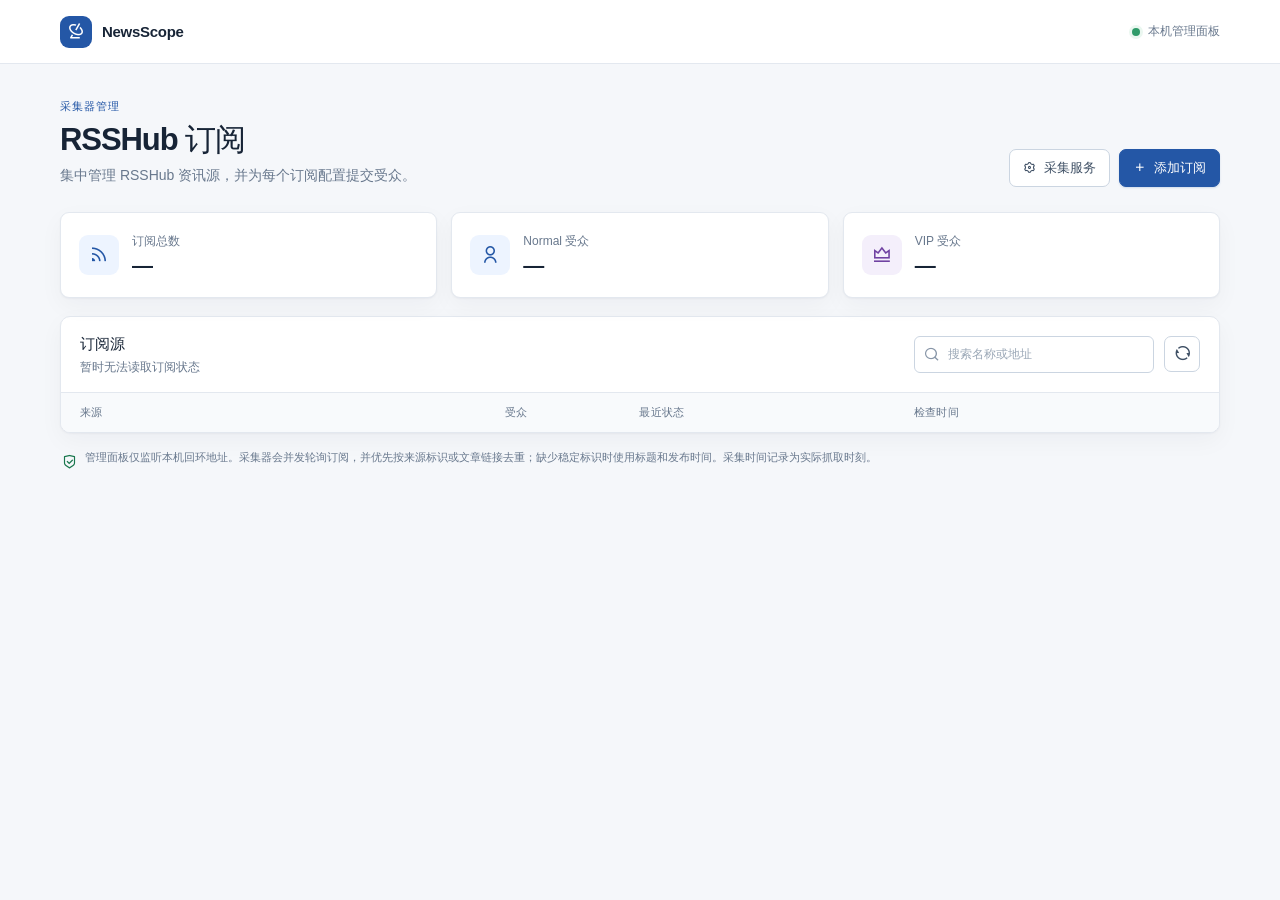
==== collector/RSSHub/index.html @ e59f79ad "fix(rsshub): move service settings beside add action" ====
<!doctype html>
<html lang="zh-CN">
<head>
  <meta charset="utf-8">
  <meta name="viewport" content="width=device-width, initial-scale=1">
  <meta name="color-scheme" content="light">
  <meta name="theme-color" content="#f5f7fa">
  <title>RSSHub 订阅管理 · NewsScope</title>
  <link rel="stylesheet" href="assets/remixicon/remixicon.css">
  <style>
    :root {
      color-scheme: light;
      --page: #f5f7fa;
      --surface: #fff;
      --surface-muted: #f8fafc;
      --line: #e3e8ef;
      --line-strong: #cbd5e1;
      --ink: #172436;
      --ink-soft: #3f5065;
      --muted: #68788d;
      --subtle: #8795a7;
      --brand: #2457a6;
      --brand-hover: #1e4b91;
      --brand-soft: #edf4ff;
      --success: #18764c;
      --success-soft: #eaf7f0;
      --warning: #9a6100;
      --danger: #b42318;
      --danger-soft: #fff0ee;
      --shadow: 0 1px 2px rgb(16 24 40 / 4%), 0 8px 24px rgb(16 24 40 / 4%);
      font: 14px/1.55 -apple-system, BlinkMacSystemFont, "Segoe UI", "PingFang SC", "Microsoft YaHei", sans-serif;
      font-synthesis: none;
      text-rendering: optimizeLegibility;
      -webkit-font-smoothing: antialiased;
      -moz-osx-font-smoothing: grayscale;
    }
    *, *::before, *::after { box-sizing: border-box; }
    body { min-width: 320px; margin: 0; color: var(--ink); background: var(--page); }
    button, input, select { font: inherit; }
    button { color: inherit; }
    button:focus-visible, input:focus-visible, select:focus-visible, a:focus-visible {
      outline: 3px solid rgb(36 87 166 / 28%); outline-offset: 2px;
    }
    [hidden] { display: none !important; }
    .topbar { height: 64px; background: var(--surface); border-bottom: 1px solid var(--line); }
    .topbar-inner, main { width: min(1160px, calc(100% - 48px)); margin-inline: auto; }
    .topbar-inner { height: 100%; display: flex; align-items: center; justify-content: space-between; gap: 16px; }
    .brand { display: inline-flex; align-items: center; gap: 10px; color: var(--ink); font-weight: 700; letter-spacing: -.02em; }
    .brand-mark { display: grid; place-items: center; width: 32px; height: 32px; color: #fff; background: var(--brand); border-radius: 9px; font-size: 18px; }
    .brand-name { font-size: 15px; }
    .topbar-meta { display: inline-flex; align-items: center; gap: 8px; color: var(--muted); font-size: 12px; }
    .local-dot { width: 8px; height: 8px; border-radius: 50%; background: #2f9b69; box-shadow: 0 0 0 3px var(--success-soft); }
    main { padding: 34px 0 48px; }
    .page-heading { display: flex; align-items: flex-end; justify-content: space-between; gap: 24px; margin-bottom: 25px; }
    .heading-actions { display: flex; align-items: center; gap: 9px; flex: 0 0 auto; }
    .eyebrow { margin: 0 0 6px; color: var(--brand); font-size: 11px; font-weight: 750; letter-spacing: .09em; text-transform: uppercase; }
    h1, h2, h3, p { margin-top: 0; }
    h1 { margin-bottom: 7px; font-size: clamp(25px, 3vw, 31px); line-height: 1.2; letter-spacing: -.035em; }
    .lede { max-width: 640px; margin: 0; color: var(--muted); font-size: 14px; }
    .button { display: inline-flex; align-items: center; justify-content: center; gap: 8px; min-height: 38px; padding: 8px 13px; border: 1px solid var(--line-strong); border-radius: 7px; background: var(--surface); color: var(--ink-soft); font-size: 13px; font-weight: 650; line-height: 1.2; cursor: pointer; transition: background-color .15s ease, border-color .15s ease, color .15s ease, box-shadow .15s ease; }
    .button:hover { border-color: #aab7c7; background: #f8fafc; }
    .button:active { background: #eef2f7; }
    .button-primary { border-color: var(--brand); color: #fff; background: var(--brand); box-shadow: 0 1px 2px rgb(36 87 166 / 18%); }
    .button-primary:hover { border-color: var(--brand-hover); color: #fff; background: var(--brand-hover); }
    .button-quiet { border-color: transparent; background: transparent; }
    .button-quiet:hover { border-color: var(--line); background: var(--surface-muted); }
    .button-danger { color: var(--danger); }
    .button-danger:hover { border-color: #f0c5c1; color: #941b13; background: var(--danger-soft); }
    .button-icon { width: 36px; min-width: 36px; min-height: 36px; padding: 0; font-size: 17px; }
    .overview { display: grid; grid-template-columns: repeat(3, minmax(0, 1fr)); gap: 14px; margin-bottom: 18px; }
    .stat-card { display: flex; align-items: center; gap: 13px; min-height: 86px; padding: 17px 18px; border: 1px solid var(--line); border-radius: 9px; background: var(--surface); box-shadow: var(--shadow); }
    .stat-icon { display: grid; place-items: center; width: 40px; height: 40px; flex: 0 0 auto; border-radius: 9px; color: var(--brand); background: var(--brand-soft); font-size: 19px; }
    .stat-icon.vip { color: #7042a2; background: #f4effb; }
    .stat-label { margin: 0 0 1px; color: var(--muted); font-size: 12px; }
    .stat-value { margin: 0; color: var(--ink); font-size: 21px; font-weight: 720; letter-spacing: -.025em; line-height: 1.25; }
    .panel { overflow: hidden; border: 1px solid var(--line); border-radius: 10px; background: var(--surface); box-shadow: var(--shadow); }
    .panel + .panel { margin-top: 16px; }
    .service-settings { margin: -8px 0 18px; }
    .panel-header { display: flex; align-items: center; justify-content: space-between; gap: 16px; min-height: 68px; padding: 15px 19px; border-bottom: 1px solid var(--line); }
    .panel-title { margin: 0; font-size: 15px; font-weight: 700; letter-spacing: -.01em; }
    .panel-description { margin: 3px 0 0; color: var(--muted); font-size: 12px; }
    .panel-body { padding: 18px 19px; }
    .config-form { display: grid; grid-template-columns: minmax(0, 1fr) auto; align-items: end; gap: 12px; }
    .form-grid { display: grid; grid-template-columns: minmax(170px, .8fr) minmax(260px, 1.65fr) minmax(150px, .65fr); gap: 13px; }
    .field { display: grid; align-content: start; gap: 6px; min-width: 0; }
    .field-label { color: var(--ink-soft); font-size: 12px; font-weight: 650; }
    .field-hint { color: var(--subtle); font-size: 11px; font-weight: 450; }
    .control { width: 100%; min-height: 40px; padding: 8px 10px; border: 1px solid var(--line-strong); border-radius: 6px; color: var(--ink); background: #fff; transition: border-color .15s ease, box-shadow .15s ease; }
    .control:hover { border-color: #9eacbd; }
    .control:focus { border-color: var(--brand); outline: none; box-shadow: 0 0 0 3px rgb(36 87 166 / 12%); }
    .control::placeholder { color: #9aa7b6; }
    .form-actions { display: flex; justify-content: flex-end; gap: 8px; margin-top: 16px; }
    .inline-message { min-height: 0; margin: 10px 0 0; color: var(--muted); font-size: 12px; }
    .inline-message:empty { display: none; }
    .inline-message.error { color: var(--danger); }
    .inline-message.success { color: var(--success); }
    .subscription-toolbar { display: flex; align-items: center; gap: 10px; }
    .search-wrap { position: relative; width: min(240px, 32vw); }
    .search-wrap .ri-search-line { position: absolute; left: 10px; top: 50%; color: var(--subtle); font-size: 16px; transform: translateY(-50%); pointer-events: none; }
    .search-input { min-height: 36px; padding-left: 33px; font-size: 12px; }
    .count { color: var(--muted); font-size: 12px; white-space: nowrap; }
    .subscription-form { padding: 18px 19px; border-bottom: 1px solid var(--line); background: #fbfcfe; }
    .form-heading { display: flex; align-items: center; justify-content: space-between; gap: 16px; margin-bottom: 15px; }
    .form-heading h3 { margin: 0; font-size: 14px; }
    .table-head, .subscription-row { display: grid; grid-template-columns: minmax(230px, 1.9fr) minmax(95px, .55fr) minmax(230px, 1.2fr) minmax(130px, .8fr) 98px; align-items: center; column-gap: 16px; }
    .table-head { min-height: 39px; padding: 0 19px; color: var(--muted); background: var(--surface-muted); font-size: 11px; font-weight: 700; letter-spacing: .025em; }
    .subscription-row { min-height: 84px; padding: 13px 19px; border-top: 1px solid var(--line); }
    .subscription-row:first-child { border-top: 0; }
    .source-cell, .health-cell { min-width: 0; }
    .source-name { display: block; overflow: hidden; color: var(--ink); font-size: 13px; font-weight: 680; text-overflow: ellipsis; white-space: nowrap; }
    .source-url { display: block; overflow: hidden; margin-top: 4px; color: var(--muted); font: 11px/1.45 ui-monospace, SFMono-Regular, Menlo, Consolas, monospace; text-overflow: ellipsis; white-space: nowrap; }
    .audience-pill { display: inline-flex; align-items: center; gap: 5px; width: fit-content; padding: 4px 8px; border: 1px solid #d7e5fb; border-radius: 999px; color: #2457a6; background: #f3f7fe; font-size: 11px; font-weight: 700; }
    .audience-pill.vip { border-color: #e2d4f1; color: #7042a2; background: #f7f2fc; }
    .health-main { display: flex; align-items: center; gap: 6px; overflow: hidden; font-size: 12px; font-weight: 600; }
    .health-main .status-icon { flex: 0 0 auto; font-size: 15px; }
    .health-main.ok { color: var(--success); }
    .health-main.pending { color: var(--warning); }
    .health-main.bad { color: var(--danger); }
    .health-detail { overflow: hidden; margin-top: 3px; color: var(--muted); font-size: 11px; text-overflow: ellipsis; white-space: nowrap; }
    .time-cell { color: var(--ink-soft); font-size: 11px; }
    .time-cell .time-label { display: block; margin-bottom: 2px; color: var(--subtle); font-size: 10px; }
    .row-actions { display: flex; justify-content: flex-end; gap: 5px; }
    .row-actions .button { min-height: 32px; padding: 5px 8px; font-size: 11px; }
    .empty-state { padding: 44px 20px; text-align: center; }
    .empty-icon { display: grid; place-items: center; width: 48px; height: 48px; margin: 0 auto 12px; border-radius: 12px; color: var(--brand); background: var(--brand-soft); font-size: 23px; }
    .empty-title { margin: 0 0 5px; font-size: 14px; font-weight: 700; }
    .empty-copy { max-width: 420px; margin: 0 auto; color: var(--muted); font-size: 12px; }
    .privacy-note { display: flex; align-items: flex-start; gap: 8px; margin: 16px 2px 0; color: var(--muted); font-size: 11px; }
    .privacy-note i { flex: 0 0 auto; margin-top: 1px; color: var(--success); font-size: 15px; }
    .toast { position: fixed; right: 22px; bottom: 22px; z-index: 5; display: flex; align-items: center; gap: 9px; max-width: min(420px, calc(100vw - 32px)); padding: 11px 14px; border: 1px solid #cde8d8; border-radius: 8px; color: #155c3c; background: #f0faf4; box-shadow: 0 8px 28px rgb(16 24 40 / 14%); font-size: 12px; }
    .toast.error { border-color: #f0cbc7; color: #962b22; background: #fff5f4; }
    .sr-only { position: absolute; width: 1px; height: 1px; padding: 0; overflow: hidden; clip: rect(0, 0, 0, 0); white-space: nowrap; border: 0; }
    @media (max-width: 900px) {
      .table-head, .subscription-row { grid-template-columns: minmax(190px, 1.5fr) minmax(90px, .55fr) minmax(175px, 1.1fr) 92px; }
      .table-head > :nth-child(4), .subscription-row > :nth-child(4) { display: none; }
      .form-grid { grid-template-columns: minmax(150px, .8fr) minmax(220px, 1.5fr) minmax(130px, .65fr); }
    }
    @media (max-width: 640px) {
      .topbar { height: 56px; }
      .topbar-inner, main { width: min(100% - 32px, 520px); }
      main { padding-top: 25px; }
      .topbar-meta { font-size: 11px; }
      .page-heading { align-items: flex-start; flex-direction: column; gap: 15px; margin-bottom: 19px; }
      .heading-actions { width: 100%; }
      .heading-actions .button { flex: 1; }
      .overview { gap: 8px; margin-bottom: 13px; }
      .stat-card { align-items: flex-start; flex-direction: column; gap: 9px; min-height: 114px; padding: 12px; }
      .stat-icon { width: 32px; height: 32px; border-radius: 8px; font-size: 16px; }
      .stat-label { font-size: 10px; }
      .stat-value { font-size: 19px; }
      .panel-header { align-items: flex-start; flex-direction: column; padding: 14px; }
      .panel-header.with-tools { align-items: stretch; }
      .panel-body { padding: 14px; }
      .config-form, .form-grid { grid-template-columns: 1fr; }
      .config-form > .button { width: 100%; }
      .subscription-toolbar { width: 100%; }
      .search-wrap { width: auto; flex: 1; }
      .subscription-form { padding: 15px 14px; }
      .form-heading { margin-bottom: 12px; }
      .form-actions .button { flex: 1; }
      .table-head { display: none; }
      .subscription-row { grid-template-columns: minmax(0, 1fr) auto; gap: 9px 12px; padding: 14px; }
      .source-cell { grid-column: 1 / -1; }
      .source-url { white-space: normal; overflow-wrap: anywhere; }
      .audience-cell { grid-column: 1; }
      .health-cell { grid-column: 1 / -1; grid-row: 3; }
      .row-actions { grid-column: 2; grid-row: 2; }
      .row-actions .button { min-height: 34px; padding-inline: 10px; }
      .privacy-note { margin-top: 13px; }
      .toast { right: 16px; bottom: 16px; }
    }
    @media (prefers-reduced-motion: reduce) {
      *, *::before, *::after { scroll-behavior: auto !important; animation-duration: .01ms !important; animation-iteration-count: 1 !important; transition-duration: .01ms !important; }
    }
  </style>
</head>
<body>
  <div class="topbar">
    <div class="topbar-inner">
      <div class="brand" aria-label="NewsScope">
        <span class="brand-mark" aria-hidden="true"><i class="ri-radar-line"></i></span>
        <span class="brand-name">NewsScope</span>
      </div>
      <div class="topbar-meta"><span class="local-dot" aria-hidden="true"></span><span>本机管理面板</span></div>
    </div>
  </div>

  <main>
    <header class="page-heading">
      <div>
        <p class="eyebrow">采集器管理</p>
        <h1>RSSHub 订阅</h1>
        <p class="lede">集中管理 RSSHub 资讯源，并为每个订阅配置提交受众。</p>
      </div>
      <div class="heading-actions">
        <button id="toggleServiceButton" class="button" type="button" aria-expanded="false" aria-controls="targetSettings"><i class="ri-settings-3-line" aria-hidden="true"></i>采集服务</button>
        <button id="addButton" class="button button-primary" type="button"><i class="ri-add-line" aria-hidden="true"></i>添加订阅</button>
      </div>
    </header>

    <section id="targetSettings" class="panel service-settings" aria-labelledby="serviceTitle" hidden>
      <div class="panel-header">
        <div><h2 id="serviceTitle" class="panel-title">采集服务配置</h2><p class="panel-description">设置 NewsScope 接收采集结果的服务地址。</p></div>
      </div>
      <div class="panel-body">
        <form id="targetForm" class="config-form">
          <label class="field" for="newsscopeUrl">
            <span class="field-label">NewsScope 服务地址</span>
            <input id="newsscopeUrl" class="control" type="url" inputmode="url" required autocomplete="url" placeholder="http://127.0.0.1:8886">
          </label>
          <button class="button button-primary" type="submit"><i class="ri-save-line" aria-hidden="true"></i>保存地址</button>
        </form>
        <p id="targetMessage" class="inline-message" role="status" aria-live="polite"></p>
      </div>
    </section>

    <section class="overview" aria-label="订阅概览">
      <article class="stat-card">
        <span class="stat-icon" aria-hidden="true"><i class="ri-rss-line"></i></span>
        <div><p class="stat-label">订阅总数</p><p id="totalCount" class="stat-value">—</p></div>
      </article>
      <article class="stat-card">
        <span class="stat-icon" aria-hidden="true"><i class="ri-user-line"></i></span>
        <div><p class="stat-label">Normal 受众</p><p id="normalCount" class="stat-value">—</p></div>
      </article>
      <article class="stat-card">
        <span class="stat-icon vip" aria-hidden="true"><i class="ri-vip-crown-line"></i></span>
        <div><p class="stat-label">VIP 受众</p><p id="vipCount" class="stat-value">—</p></div>
      </article>
    </section>

    <section class="panel" aria-labelledby="subscriptionsTitle">
      <div class="panel-header with-tools">
        <div><h2 id="subscriptionsTitle" class="panel-title">订阅源</h2><p id="subscriptionCount" class="panel-description">正在读取订阅…</p></div>
        <div class="subscription-toolbar">
          <label class="search-wrap">
            <span class="sr-only">搜索订阅</span>
            <i class="ri-search-line" aria-hidden="true"></i>
            <input id="searchInput" class="control search-input" type="search" placeholder="搜索名称或地址" autocomplete="off">
          </label>
          <button id="refreshButton" class="button button-icon" type="button" aria-label="立即刷新" title="立即刷新"><i class="ri-refresh-line" aria-hidden="true"></i></button>
        </div>
      </div>

      <form id="subscriptionForm" class="subscription-form" hidden>
        <div class="form-heading"><h3 id="formTitle">添加订阅</h3><button id="cancelButton" class="button button-quiet button-icon" type="button" aria-label="关闭表单"><i class="ri-close-line" aria-hidden="true"></i></button></div>
        <input id="subscriptionId" type="hidden">
        <div class="form-grid">
          <label class="field" for="subscriptionName">
            <span class="field-label">来源名称 <span class="field-hint">· 可选</span></span>
            <input id="subscriptionName" class="control" maxlength="200" placeholder="留空时使用 RSS 标题" autocomplete="off">
          </label>
          <label class="field" for="subscriptionUrl">
            <span class="field-label">RSSHub 订阅地址</span>
            <input id="subscriptionUrl" class="control" type="url" inputmode="url" required placeholder="https://rsshub.app/chinanews" autocomplete="url">
          </label>
          <label class="field" for="subscriptionAudience">
            <span class="field-label">提交受众</span>
            <select id="subscriptionAudience" class="control">
              <option value="normal">Normal</option>
              <option value="vip">VIP</option>
            </select>
          </label>
        </div>
        <p id="subscriptionMessage" class="inline-message" role="status" aria-live="polite"></p>
        <div class="form-actions">
          <button id="cancelFormButton" class="button" type="button">取消</button>
          <button class="button button-primary" type="submit"><i class="ri-check-line" aria-hidden="true"></i>保存订阅</button>
        </div>
      </form>

      <div class="table-head" aria-hidden="true"><span>来源</span><span>受众</span><span>最近状态</span><span>检查时间</span><span></span></div>
      <div id="subscriptionList" role="list" aria-live="polite"></div>
    </section>

    <p class="privacy-note"><i class="ri-shield-check-line" aria-hidden="true"></i><span>管理面板仅监听本机回环地址。采集器会并发轮询订阅，并优先按来源标识或文章链接去重；缺少稳定标识时使用标题和发布时间。采集时间记录为实际抓取时刻。</span></p>
  </main>

  <div id="toast" class="toast" role="status" aria-live="polite" hidden><i class="ri-checkbox-circle-line" aria-hidden="true"></i><span id="toastText"></span></div>

  <script>
    const $ = (selector) => document.querySelector(selector);
    const list = $('#subscriptionList');
    const form = $('#subscriptionForm');
    let latestState = null;
    let refreshInFlight = false;
    let toastTimer = null;

    function setMessage(element, text, kind = '') {
      element.textContent = text;
      element.className = `inline-message ${kind}`;
    }

    function notify(text, kind = '') {
      const toast = $('#toast');
      toast.classList.toggle('error', kind === 'error');
      toast.querySelector('i').className = kind === 'error' ? 'ri-error-warning-line' : 'ri-checkbox-circle-line';
      $('#toastText').textContent = text;
      toast.hidden = false;
      window.clearTimeout(toastTimer);
      toastTimer = window.setTimeout(() => { toast.hidden = true; }, 3600);
    }

    async function api(path, options = {}) {
      const response = await fetch(path, {
        ...options,
        headers: { ...(options.body ? { 'Content-Type': 'application/json' } : {}), ...(options.headers || {}) },
        cache: 'no-store',
      });
      let value;
      try { value = await response.json(); }
      catch { throw new Error(`服务器返回了无法读取的响应（${response.status}）`); }
      if (!response.ok) throw new Error(value.error || `请求失败（${response.status}）`);
      return value;
    }

    function localTime(timestamp) {
      if (!timestamp) return '尚未检查';
      const date = new Date(Number(timestamp) * 1000);
      return Number.isNaN(date.getTime()) ? '时间不可用' : date.toLocaleString(undefined, { dateStyle: 'medium', timeStyle: 'short' });
    }

    function element(tag, className, text) {
      const node = document.createElement(tag);
      if (className) node.className = className;
      if (text !== undefined) node.textContent = text;
      return node;
    }

    function icon(className) {
      const node = document.createElement('i');
      node.className = className;
      node.setAttribute('aria-hidden', 'true');
      return node;
    }

    function updateOverview(subscriptions) {
      $('#totalCount').textContent = String(subscriptions.length);
      $('#normalCount').textContent = String(subscriptions.filter((sub) => sub.audience !== 'vip').length);
      $('#vipCount').textContent = String(subscriptions.filter((sub) => sub.audience === 'vip').length);
    }

    function makeEmpty(title, detail, iconName = 'ri-inbox-2-line') {
      const box = element('div', 'empty-state');
      const badge = element('div', 'empty-icon');
      badge.append(icon(iconName));
      box.append(badge, element('p', 'empty-title', title), element('p', 'empty-copy', detail));
      return box;
    }

    function renderSubscriptions(subscriptions) {
      const query = $('#searchInput').value.trim().toLocaleLowerCase();
      const filtered = subscriptions.filter((sub) => `${sub.name || ''} ${sub.feed_title || ''} ${sub.url || ''}`.toLocaleLowerCase().includes(query));
      list.replaceChildren();
      if (!subscriptions.length) {
        list.append(makeEmpty('还没有订阅源', '添加 RSSHub 路由地址后，采集器会开始轮询并提交新资讯。'));
        return;
      }
      if (!filtered.length) {
        list.append(makeEmpty('没有匹配的订阅', '试试其他来源名称或 RSSHub 地址。', 'ri-search-line'));
        return;
      }

      for (const sub of filtered) {
        const row = element('article', 'subscription-row');
        row.setAttribute('role', 'listitem');

        const source = element('div', 'source-cell');
        source.append(element('span', 'source-name', sub.name || sub.feed_title || safeHostname(sub.url)));
        const url = element('span', 'source-url', sub.url);
        url.title = sub.url;
        source.append(url);

        const audienceCell = element('div', 'audience-cell');
        const audience = element('span', `audience-pill${sub.audience === 'vip' ? ' vip' : ''}`);
        audience.append(icon(sub.audience === 'vip' ? 'ri-vip-crown-line' : 'ri-user-line'));
        audience.append(document.createTextNode(sub.audience === 'vip' ? 'VIP' : 'Normal'));
        audienceCell.append(audience);

        const health = element('div', 'health-cell');
        const hasError = Boolean(sub.error);
        const hasSuccess = Boolean(sub.last_success_at);
        const healthMain = element('div', `health-main ${hasError ? 'bad' : hasSuccess ? 'ok' : 'pending'}`);
        healthMain.append(icon(hasError ? 'ri-error-warning-line status-icon' : hasSuccess ? 'ri-checkbox-circle-line status-icon' : 'ri-time-line status-icon'));
        const healthLabel = hasError ? '采集异常' : hasSuccess ? '运行正常' : '等待首次检查';
        healthMain.append(document.createTextNode(healthLabel));
        const details = hasError
          ? sub.error
          : hasSuccess
            ? `新收录 ${sub.accepted || 0} 条 · 重复 ${sub.duplicates || 0} 条`
            : '首次轮询后显示采集状态';
        const healthDetail = element('div', 'health-detail', details);
        healthDetail.title = details;
        health.append(healthMain, healthDetail);

        const checked = element('div', 'time-cell');
        checked.append(element('span', 'time-label', '最近检查'), document.createTextNode(localTime(sub.checked_at)));

        const actions = element('div', 'row-actions');
        const edit = element('button', 'button button-quiet', '修改');
        edit.type = 'button';
        edit.setAttribute('aria-label', `修改订阅 ${sub.name || sub.url}`);
        edit.addEventListener('click', () => editSubscription(sub));
        const remove = element('button', 'button button-quiet button-danger', '删除');
        remove.type = 'button';
        remove.setAttribute('aria-label', `删除订阅 ${sub.name || sub.url}`);
        remove.addEventListener('click', () => deleteSubscription(sub));
        actions.append(edit, remove);

        row.append(source, audienceCell, health, checked, actions);
        list.append(row);
      }
    }

    function safeHostname(value) {
      try { return new URL(value).hostname; }
      catch { return value || 'RSSHub'; }
    }

    function render(state) {
      latestState = state;
      const targetInput = $('#newsscopeUrl');
      if (!targetInput.dataset.dirty) targetInput.value = state.newsscope_url;
      updateOverview(state.subscriptions);
      $('#subscriptionCount').textContent = `${state.subscriptions.length} 个订阅 · 状态每 15 秒更新`;
      renderSubscriptions(state.subscriptions);
    }

    async function refresh({ quiet = false } = {}) {
      if (refreshInFlight) return;
      refreshInFlight = true;
      $('#refreshButton').disabled = true;
      try {
        render(await api('/api/state'));
      } catch (error) {
        $('#subscriptionCount').textContent = '暂时无法读取订阅状态';
        if (!quiet) notify(error.message, 'error');
      } finally {
        refreshInFlight = false;
        $('#refreshButton').disabled = false;
      }
    }

    function closeForm() {
      form.reset();
      $('#subscriptionId').value = '';
      $('#formTitle').textContent = '添加订阅';
      setMessage($('#subscriptionMessage'), '');
      form.hidden = true;
    }

    function setTargetSettingsOpen(open) {
      const settings = $('#targetSettings');
      settings.hidden = !open;
      const button = $('#toggleServiceButton');
      button.setAttribute('aria-expanded', String(open));
      button.replaceChildren(
        icon(open ? 'ri-close-line' : 'ri-settings-3-line'),
        document.createTextNode(open ? '收起设置' : '采集服务'),
      );
      if (open) {
        setMessage($('#targetMessage'), '');
        if (latestState && !$('#newsscopeUrl').dataset.dirty) {
          $('#newsscopeUrl').value = latestState.newsscope_url;
        }
        $('#newsscopeUrl').focus({ preventScroll: true });
      } else if (settings.contains(document.activeElement)) {
        button.focus({ preventScroll: true });
      }
    }

    function openForm(sub = null) {
      form.reset();
      $('#subscriptionId').value = sub?.id || '';
      $('#subscriptionName').value = sub?.name || '';
      $('#subscriptionUrl').value = sub?.url || '';
      $('#subscriptionAudience').value = sub?.audience || 'normal';
      $('#formTitle').textContent = sub ? '修改订阅' : '添加订阅';
      setMessage($('#subscriptionMessage'), '');
      form.hidden = false;
      form.scrollIntoView({ behavior: 'smooth', block: 'nearest' });
      $('#subscriptionName').focus({ preventScroll: true });
    }

    function editSubscription(sub) { openForm(sub); }

    async function deleteSubscription(sub) {
      const label = sub.name || sub.url;
      if (!window.confirm(`确定删除订阅“${label}”吗？`)) return;
      try {
        await api(`/api/subscriptions/${encodeURIComponent(sub.id)}`, { method: 'DELETE' });
        if ($('#subscriptionId').value === sub.id) closeForm();
        notify('订阅已删除。');
        await refresh({ quiet: true });
      } catch (error) { notify(error.message, 'error'); }
    }

    $('#addButton').addEventListener('click', () => openForm());
    $('#cancelButton').addEventListener('click', closeForm);
    $('#cancelFormButton').addEventListener('click', closeForm);
    $('#refreshButton').addEventListener('click', () => refresh());
    $('#toggleServiceButton').addEventListener('click', () => {
      setTargetSettingsOpen($('#targetSettings').hidden);
    });
    $('#searchInput').addEventListener('input', () => {
      if (latestState) renderSubscriptions(latestState.subscriptions);
    });

    $('#targetForm').addEventListener('submit', async (event) => {
      event.preventDefault();
      const button = event.currentTarget.querySelector('button[type="submit"]');
      button.disabled = true;
      try {
        await api('/api/config', { method: 'POST', body: JSON.stringify({ newsscope_url: $('#newsscopeUrl').value }) });
        $('#newsscopeUrl').dataset.dirty = '';
        notify('NewsScope 服务地址已保存。');
        setTargetSettingsOpen(false);
      } catch (error) { setMessage($('#targetMessage'), error.message, 'error'); }
      finally { button.disabled = false; }
    });
    $('#newsscopeUrl').addEventListener('input', (event) => {
      event.currentTarget.dataset.dirty = 'true';
      setMessage($('#targetMessage'), '');
    });

    form.addEventListener('submit', async (event) => {
      event.preventDefault();
      const button = form.querySelector('button[type="submit"]');
      button.disabled = true;
      const payload = {
        id: $('#subscriptionId').value,
        name: $('#subscriptionName').value,
        url: $('#subscriptionUrl').value,
        audience: $('#subscriptionAudience').value,
      };
      try {
        await api('/api/subscriptions', { method: 'POST', body: JSON.stringify(payload) });
        closeForm();
        notify('订阅已保存，采集器将在本轮或下一轮开始抓取。');
        await refresh({ quiet: true });
      } catch (error) { setMessage($('#subscriptionMessage'), error.message, 'error'); }
      finally { button.disabled = false; }
    });

    refresh({ quiet: true });
    const refreshTimer = window.setInterval(() => refresh({ quiet: true }), 15000);
    window.addEventListener('pagehide', () => {
      window.clearInterval(refreshTimer);
      window.clearTimeout(toastTimer);
    });
  </script>
</body>
</html>
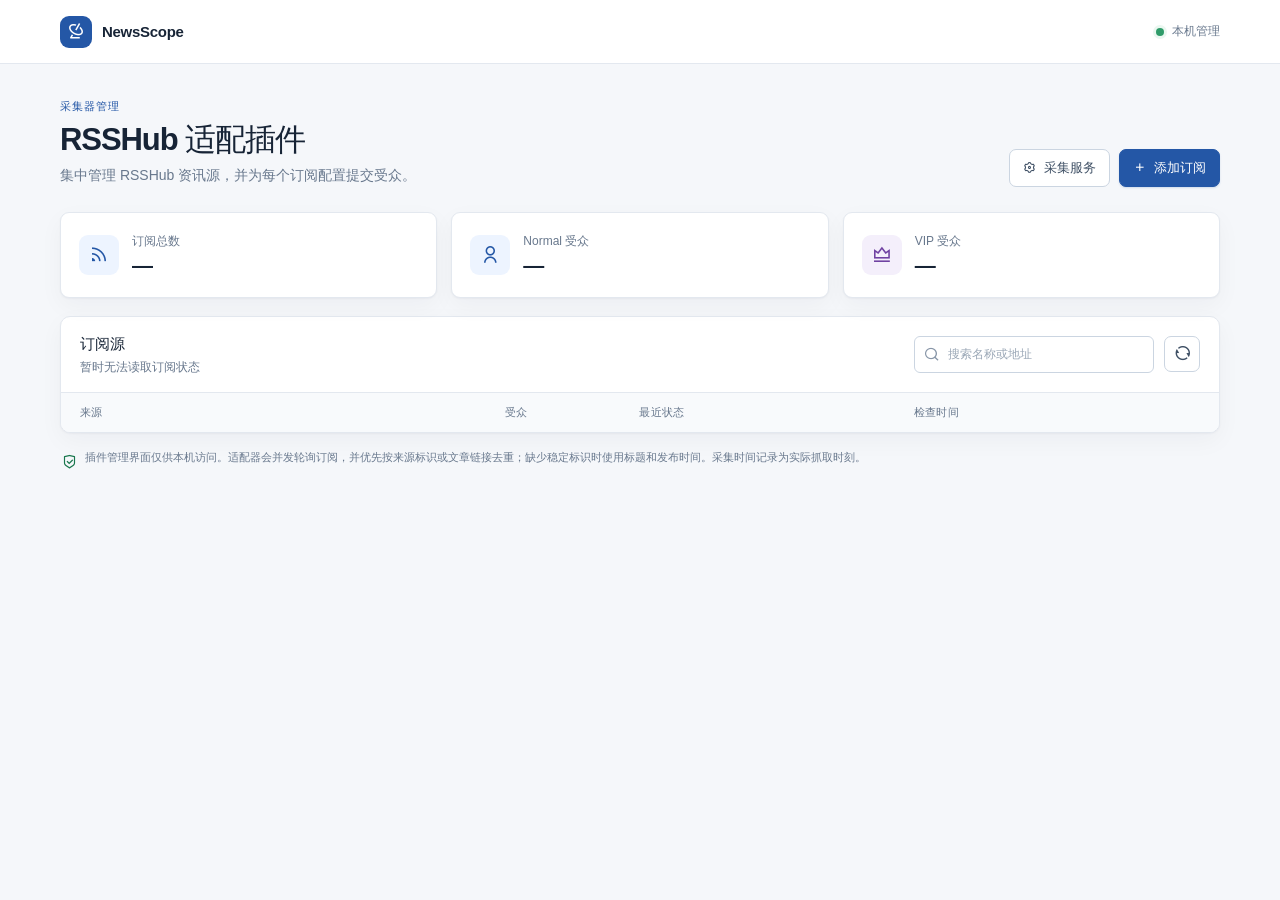
==== commit c593d145: "feat(docker): package RSSHub with NewsScope" ====
--- a/collector/RSSHub/index.html
+++ b/collector/RSSHub/index.html
@@ -5,7 +5,7 @@
   <meta name="viewport" content="width=device-width, initial-scale=1">
   <meta name="color-scheme" content="light">
   <meta name="theme-color" content="#f5f7fa">
-  <title>RSSHub 订阅管理 · NewsScope</title>
+  <title>RSSHub 适配插件 · NewsScope</title>
   <link rel="stylesheet" href="assets/remixicon/remixicon.css">
   <style>
     :root {
@@ -181,7 +181,7 @@
         <span class="brand-mark" aria-hidden="true"><i class="ri-radar-line"></i></span>
         <span class="brand-name">NewsScope</span>
       </div>
-      <div class="topbar-meta"><span class="local-dot" aria-hidden="true"></span><span>本机管理面板</span></div>
+      <div class="topbar-meta"><span class="local-dot" aria-hidden="true"></span><span>本机管理</span></div>
     </div>
   </div>
 
@@ -189,7 +189,7 @@
     <header class="page-heading">
       <div>
         <p class="eyebrow">采集器管理</p>
-        <h1>RSSHub 订阅</h1>
+        <h1>RSSHub 适配插件</h1>
         <p class="lede">集中管理 RSSHub 资讯源，并为每个订阅配置提交受众。</p>
       </div>
       <div class="heading-actions">
@@ -273,7 +273,7 @@
       <div id="subscriptionList" role="list" aria-live="polite"></div>
     </section>
 
-    <p class="privacy-note"><i class="ri-shield-check-line" aria-hidden="true"></i><span>管理面板仅监听本机回环地址。采集器会并发轮询订阅，并优先按来源标识或文章链接去重；缺少稳定标识时使用标题和发布时间。采集时间记录为实际抓取时刻。</span></p>
+    <p class="privacy-note"><i class="ri-shield-check-line" aria-hidden="true"></i><span>插件管理界面仅供本机访问。适配器会并发轮询订阅，并优先按来源标识或文章链接去重；缺少稳定标识时使用标题和发布时间。采集时间记录为实际抓取时刻。</span></p>
   </main>
 
   <div id="toast" class="toast" role="status" aria-live="polite" hidden><i class="ri-checkbox-circle-line" aria-hidden="true"></i><span id="toastText"></span></div>
@@ -284,6 +284,8 @@
     const form = $('#subscriptionForm');
     let latestState = null;
     let refreshInFlight = false;
+    let refreshController = null;
+    let refreshTimer = null;
     let toastTimer = null;
 
     function setMessage(element, text, kind = '') {
@@ -307,10 +309,21 @@
         headers: { ...(options.body ? { 'Content-Type': 'application/json' } : {}), ...(options.headers || {}) },
         cache: 'no-store',
       });
-      let value;
-      try { value = await response.json(); }
-      catch { throw new Error(`服务器返回了无法读取的响应（${response.status}）`); }
-      if (!response.ok) throw new Error(value.error || `请求失败（${response.status}）`);
+      const text = await response.text();
+      let value = {};
+      if (text.trim()) {
+        try { value = JSON.parse(text); }
+        catch {
+          if (response.ok) throw new Error(`服务器返回了无法读取的响应（${response.status}）`);
+          value = { error: text.trim() };
+        }
+      } else if (response.ok && (!options.method || options.method === 'GET')) {
+        throw new Error(`服务器未返回所需数据（${response.status}）`);
+      }
+      if (!response.ok) {
+        const detail = value && typeof value === 'object' ? value.error : '';
+        throw new Error(detail || `请求失败（${response.status}）`);
+      }
       return value;
     }
 
@@ -429,15 +442,22 @@
     async function refresh({ quiet = false } = {}) {
       if (refreshInFlight) return;
       refreshInFlight = true;
+      const controller = new AbortController();
+      refreshController = controller;
       $('#refreshButton').disabled = true;
       try {
-        render(await api('/api/state'));
+        render(await api('/api/state', { signal: controller.signal }));
       } catch (error) {
-        $('#subscriptionCount').textContent = '暂时无法读取订阅状态';
-        if (!quiet) notify(error.message, 'error');
+        if (error.name !== 'AbortError') {
+          $('#subscriptionCount').textContent = '暂时无法读取订阅状态';
+          if (!quiet) notify(error.message, 'error');
+        }
       } finally {
-        refreshInFlight = false;
-        $('#refreshButton').disabled = false;
+        if (refreshController === controller) {
+          refreshController = null;
+          refreshInFlight = false;
+          $('#refreshButton').disabled = false;
+        }
       }
     }
 
@@ -471,7 +491,7 @@
 
     function openForm(sub = null) {
       form.reset();
-      $('#subscriptionId').value = sub?.id || '';
+      $('#subscriptionId').value = sub?.id == null ? '' : String(sub.id);
       $('#subscriptionName').value = sub?.name || '';
       $('#subscriptionUrl').value = sub?.url || '';
       $('#subscriptionAudience').value = sub?.audience || 'normal';
@@ -485,11 +505,12 @@
     function editSubscription(sub) { openForm(sub); }
 
     async function deleteSubscription(sub) {
+      const subID = String(sub.id);
       const label = sub.name || sub.url;
       if (!window.confirm(`确定删除订阅“${label}”吗？`)) return;
       try {
-        await api(`/api/subscriptions/${encodeURIComponent(sub.id)}`, { method: 'DELETE' });
-        if ($('#subscriptionId').value === sub.id) closeForm();
+        await api(`/api/subscriptions/${encodeURIComponent(subID)}`, { method: 'DELETE' });
+        if (String($('#subscriptionId').value) === subID) closeForm();
         notify('订阅已删除。');
         await refresh({ quiet: true });
       } catch (error) { notify(error.message, 'error'); }
@@ -510,9 +531,12 @@
       event.preventDefault();
       const button = event.currentTarget.querySelector('button[type="submit"]');
       button.disabled = true;
+      const newsscopeURL = $('#newsscopeUrl').value;
       try {
-        await api('/api/config', { method: 'POST', body: JSON.stringify({ newsscope_url: $('#newsscopeUrl').value }) });
+        await api('/api/config', { method: 'POST', body: JSON.stringify({ newsscope_url: newsscopeURL }) });
         $('#newsscopeUrl').dataset.dirty = '';
+        $('#newsscopeUrl').value = newsscopeURL;
+        if (latestState) latestState.newsscope_url = newsscopeURL;
         notify('NewsScope 服务地址已保存。');
         setTargetSettingsOpen(false);
       } catch (error) { setMessage($('#targetMessage'), error.message, 'error'); }
@@ -542,11 +566,32 @@
       finally { button.disabled = false; }
     });
 
+    function startAutoRefresh() {
+      window.clearInterval(refreshTimer);
+      refreshTimer = window.setInterval(() => refresh({ quiet: true }), 15000);
+    }
+
     refresh({ quiet: true });
-    const refreshTimer = window.setInterval(() => refresh({ quiet: true }), 15000);
+    startAutoRefresh();
     window.addEventListener('pagehide', () => {
       window.clearInterval(refreshTimer);
+      refreshTimer = null;
+      refreshController?.abort();
+      refreshController = null;
+      refreshInFlight = false;
+      $('#refreshButton').disabled = false;
       window.clearTimeout(toastTimer);
+      toastTimer = null;
+      $('#toast').hidden = true;
+    });
+    window.addEventListener('pageshow', (event) => {
+      if (event.persisted) {
+        refresh({ quiet: true });
+        startAutoRefresh();
+      }
+    });
+    document.addEventListener('visibilitychange', () => {
+      if (document.visibilityState === 'visible') refresh({ quiet: true });
     });
   </script>
 </body>
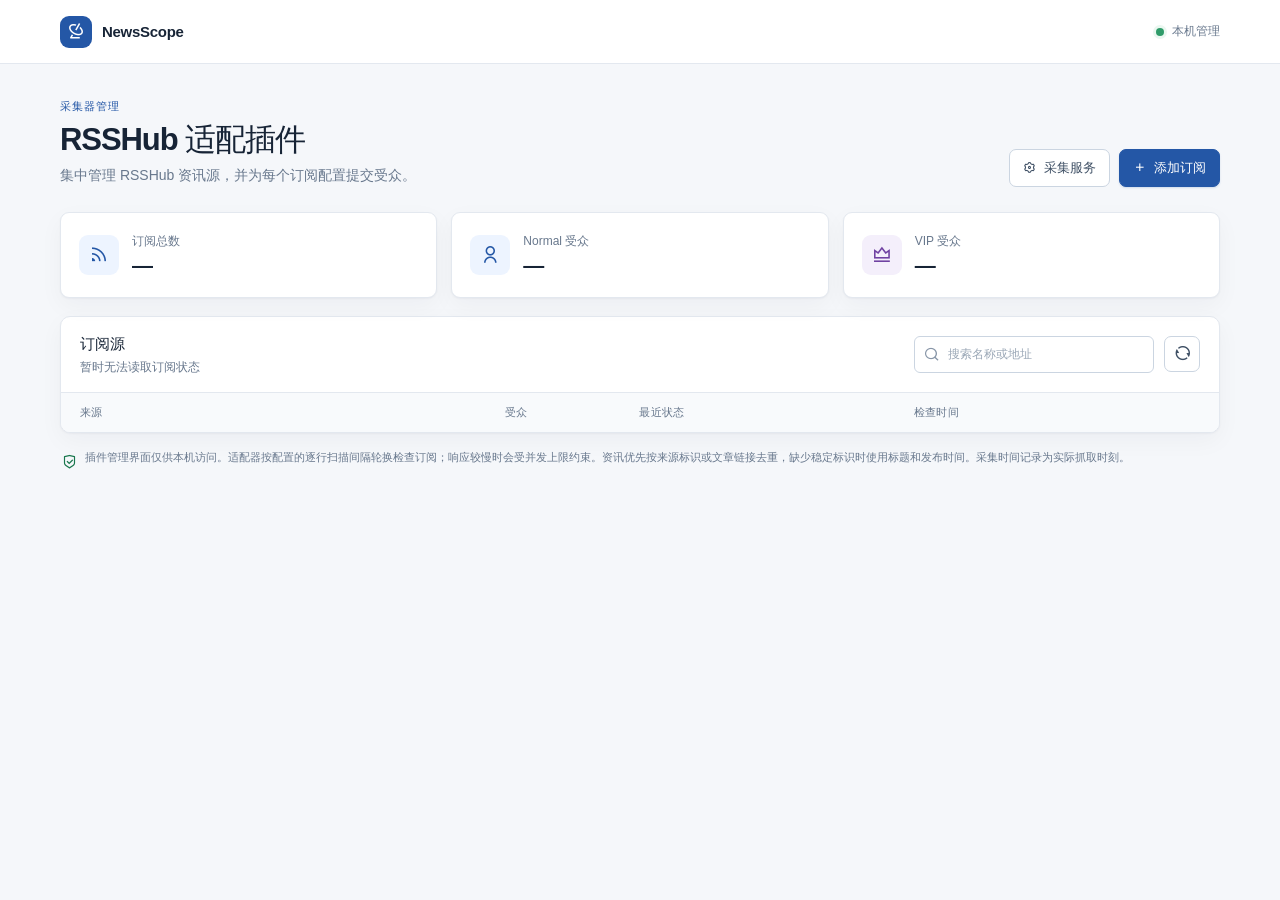
==== commit f57f9506: "feat: optimize queries and improve collector controls" ====
--- a/collector/RSSHub/index.html
+++ b/collector/RSSHub/index.html
@@ -80,7 +80,7 @@
     .panel-title { margin: 0; font-size: 15px; font-weight: 700; letter-spacing: -.01em; }
     .panel-description { margin: 3px 0 0; color: var(--muted); font-size: 12px; }
     .panel-body { padding: 18px 19px; }
-    .config-form { display: grid; grid-template-columns: minmax(0, 1fr) auto; align-items: end; gap: 12px; }
+    .config-form { display: grid; grid-template-columns: minmax(0, 1fr) minmax(180px, .38fr) auto; align-items: end; gap: 12px; }
     .form-grid { display: grid; grid-template-columns: minmax(170px, .8fr) minmax(260px, 1.65fr) minmax(150px, .65fr); gap: 13px; }
     .field { display: grid; align-content: start; gap: 6px; min-width: 0; }
     .field-label { color: var(--ink-soft); font-size: 12px; font-weight: 650; }
@@ -200,7 +200,7 @@
 
     <section id="targetSettings" class="panel service-settings" aria-labelledby="serviceTitle" hidden>
       <div class="panel-header">
-        <div><h2 id="serviceTitle" class="panel-title">采集服务配置</h2><p class="panel-description">设置 NewsScope 接收采集结果的服务地址。</p></div>
+        <div><h2 id="serviceTitle" class="panel-title">采集服务配置</h2><p class="panel-description">设置 NewsScope 接收地址和逐行扫描间隔；每个间隔只轮到一个订阅。</p></div>
       </div>
       <div class="panel-body">
         <form id="targetForm" class="config-form">
@@ -208,7 +208,11 @@
             <span class="field-label">NewsScope 服务地址</span>
             <input id="newsscopeUrl" class="control" type="url" inputmode="url" required autocomplete="url" placeholder="http://127.0.0.1:8886">
           </label>
-          <button class="button button-primary" type="submit"><i class="ri-save-line" aria-hidden="true"></i>保存地址</button>
+          <label class="field" for="pollInterval">
+            <span class="field-label">逐行扫描间隔 <span class="field-hint">秒 · 至少 10 秒，每次轮到一个订阅</span></span>
+            <input id="pollInterval" class="control" type="number" inputmode="numeric" min="10" step="1" required>
+          </label>
+          <button class="button button-primary" type="submit"><i class="ri-save-line" aria-hidden="true"></i>保存设置</button>
         </form>
         <p id="targetMessage" class="inline-message" role="status" aria-live="polite"></p>
       </div>
@@ -252,7 +256,7 @@
           </label>
           <label class="field" for="subscriptionUrl">
             <span class="field-label">RSSHub 订阅地址</span>
-            <input id="subscriptionUrl" class="control" type="url" inputmode="url" required placeholder="https://rsshub.app/chinanews" autocomplete="url">
+            <input id="subscriptionUrl" class="control" type="url" inputmode="url" required placeholder="https://rsshub.app/订阅地址 或 http://127.0.0.1:1200/订阅地址" autocomplete="url">
           </label>
           <label class="field" for="subscriptionAudience">
             <span class="field-label">提交受众</span>
@@ -273,7 +277,7 @@
       <div id="subscriptionList" role="list" aria-live="polite"></div>
     </section>
 
-    <p class="privacy-note"><i class="ri-shield-check-line" aria-hidden="true"></i><span>插件管理界面仅供本机访问。适配器会并发轮询订阅，并优先按来源标识或文章链接去重；缺少稳定标识时使用标题和发布时间。采集时间记录为实际抓取时刻。</span></p>
+    <p class="privacy-note"><i class="ri-shield-check-line" aria-hidden="true"></i><span>插件管理界面仅供本机访问。适配器按配置的逐行扫描间隔轮换检查订阅；响应较慢时会受并发上限约束。资讯优先按来源标识或文章链接去重，缺少稳定标识时使用标题和发布时间。采集时间记录为实际抓取时刻。</span></p>
   </main>
 
   <div id="toast" class="toast" role="status" aria-live="polite" hidden><i class="ri-checkbox-circle-line" aria-hidden="true"></i><span id="toastText"></span></div>
@@ -400,7 +404,7 @@
         const details = hasError
           ? sub.error
           : hasSuccess
-            ? `新收录 ${sub.accepted || 0} 条 · 重复 ${sub.duplicates || 0} 条`
+            ? `已入队 ${sub.accepted || 0} 条 · 重复 ${sub.duplicates || 0} 条`
             : '首次轮询后显示采集状态';
         const healthDetail = element('div', 'health-detail', details);
         healthDetail.title = details;
@@ -434,6 +438,8 @@
       latestState = state;
       const targetInput = $('#newsscopeUrl');
       if (!targetInput.dataset.dirty) targetInput.value = state.newsscope_url;
+      const intervalInput = $('#pollInterval');
+      if (!intervalInput.dataset.dirty) intervalInput.value = String(state.poll_interval);
       updateOverview(state.subscriptions);
       $('#subscriptionCount').textContent = `${state.subscriptions.length} 个订阅 · 状态每 15 秒更新`;
       renderSubscriptions(state.subscriptions);
@@ -483,6 +489,9 @@
         if (latestState && !$('#newsscopeUrl').dataset.dirty) {
           $('#newsscopeUrl').value = latestState.newsscope_url;
         }
+        if (latestState && !$('#pollInterval').dataset.dirty) {
+          $('#pollInterval').value = String(latestState.poll_interval);
+        }
         $('#newsscopeUrl').focus({ preventScroll: true });
       } else if (settings.contains(document.activeElement)) {
         button.focus({ preventScroll: true });
@@ -493,7 +502,7 @@
       form.reset();
       $('#subscriptionId').value = sub?.id == null ? '' : String(sub.id);
       $('#subscriptionName').value = sub?.name || '';
-      $('#subscriptionUrl').value = sub?.url || '';
+      $('#subscriptionUrl').value = sub ? (sub.url || '') : 'http://127.0.0.1:1200/';
       $('#subscriptionAudience').value = sub?.audience || 'normal';
       $('#formTitle').textContent = sub ? '修改订阅' : '添加订阅';
       setMessage($('#subscriptionMessage'), '');
@@ -531,18 +540,34 @@
       event.preventDefault();
       const button = event.currentTarget.querySelector('button[type="submit"]');
       button.disabled = true;
-      const newsscopeURL = $('#newsscopeUrl').value;
+      const urlInput = $('#newsscopeUrl');
+      const newsscopeURL = urlInput.value;
+      const pollInterval = Number($('#pollInterval').value);
+      const payload = { poll_interval: pollInterval };
+      if (urlInput.dataset.dirty) payload.newsscope_url = newsscopeURL;
       try {
-        await api('/api/config', { method: 'POST', body: JSON.stringify({ newsscope_url: newsscopeURL }) });
-        $('#newsscopeUrl').dataset.dirty = '';
-        $('#newsscopeUrl').value = newsscopeURL;
-        if (latestState) latestState.newsscope_url = newsscopeURL;
-        notify('NewsScope 服务地址已保存。');
+        const saved = await api('/api/config', {
+          method: 'POST',
+          body: JSON.stringify(payload),
+        });
+        urlInput.dataset.dirty = '';
+        urlInput.value = saved.newsscope_url;
+        $('#pollInterval').dataset.dirty = '';
+        $('#pollInterval').value = String(saved.poll_interval);
+        if (latestState) {
+          latestState.newsscope_url = saved.newsscope_url;
+          latestState.poll_interval = saved.poll_interval;
+        }
+        notify('采集服务地址和逐行扫描间隔已保存。');
         setTargetSettingsOpen(false);
       } catch (error) { setMessage($('#targetMessage'), error.message, 'error'); }
       finally { button.disabled = false; }
     });
     $('#newsscopeUrl').addEventListener('input', (event) => {
+      event.currentTarget.dataset.dirty = 'true';
+      setMessage($('#targetMessage'), '');
+    });
+    $('#pollInterval').addEventListener('input', (event) => {
       event.currentTarget.dataset.dirty = 'true';
       setMessage($('#targetMessage'), '');
     });
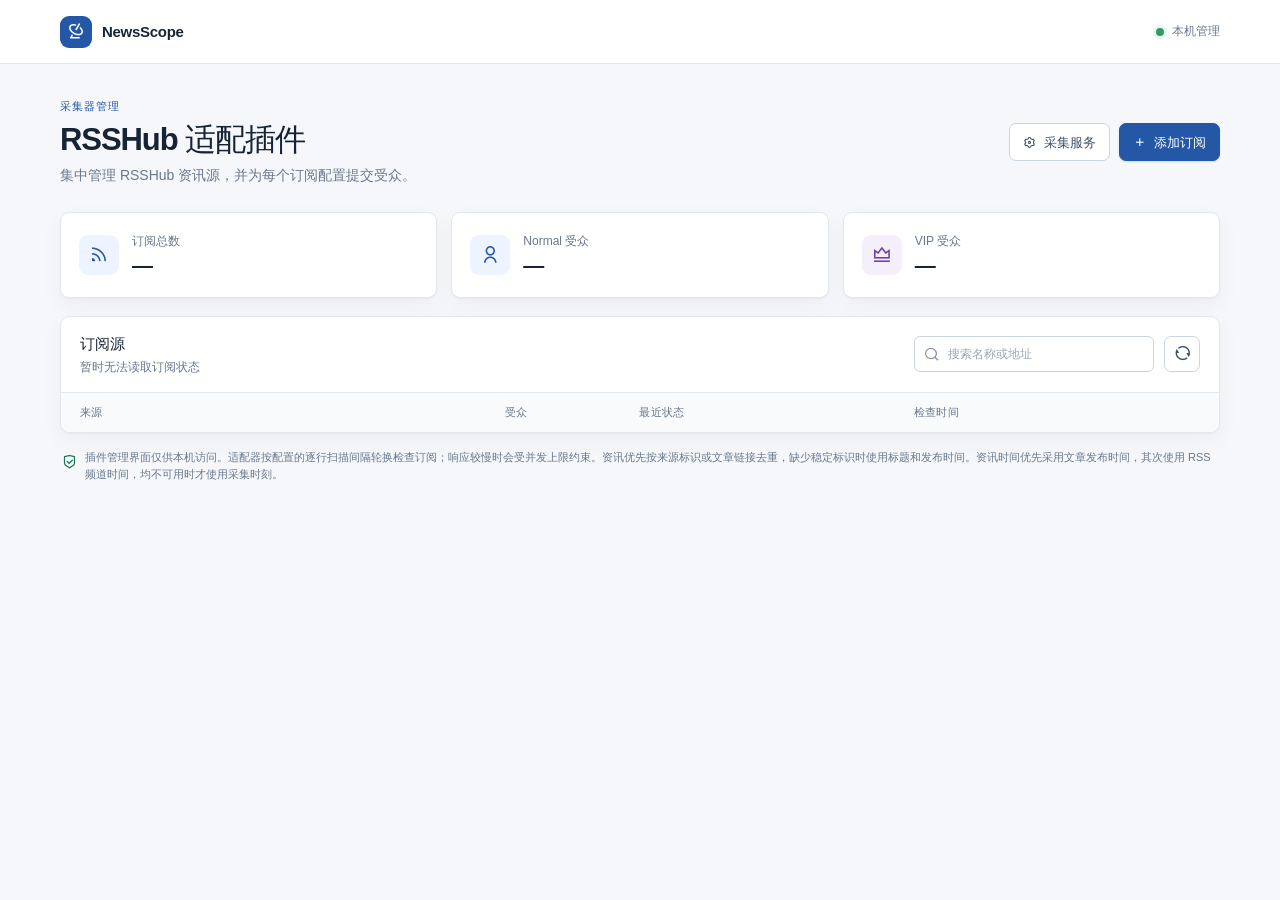
==== commit f1871147: "feat(rsshub): add subscription preview and improve timestamps" ====
--- a/collector/RSSHub/index.html
+++ b/collector/RSSHub/index.html
@@ -36,8 +36,10 @@
     }
     *, *::before, *::after { box-sizing: border-box; }
     body { min-width: 320px; margin: 0; color: var(--ink); background: var(--page); }
-    button, input, select { font: inherit; }
+    button, input, select { margin: 0; font: inherit; }
+    button, input, select { -webkit-appearance: none; appearance: none; }
     button { color: inherit; }
+    form { margin: 0; }
     button:focus-visible, input:focus-visible, select:focus-visible, a:focus-visible {
       outline: 3px solid rgb(36 87 166 / 28%); outline-offset: 2px;
     }
@@ -51,13 +53,13 @@
     .topbar-meta { display: inline-flex; align-items: center; gap: 8px; color: var(--muted); font-size: 12px; }
     .local-dot { width: 8px; height: 8px; border-radius: 50%; background: #2f9b69; box-shadow: 0 0 0 3px var(--success-soft); }
     main { padding: 34px 0 48px; }
-    .page-heading { display: flex; align-items: flex-end; justify-content: space-between; gap: 24px; margin-bottom: 25px; }
+    .page-heading { display: flex; align-items: center; justify-content: space-between; gap: 24px; margin-bottom: 25px; }
     .heading-actions { display: flex; align-items: center; gap: 9px; flex: 0 0 auto; }
     .eyebrow { margin: 0 0 6px; color: var(--brand); font-size: 11px; font-weight: 750; letter-spacing: .09em; text-transform: uppercase; }
     h1, h2, h3, p { margin-top: 0; }
     h1 { margin-bottom: 7px; font-size: clamp(25px, 3vw, 31px); line-height: 1.2; letter-spacing: -.035em; }
     .lede { max-width: 640px; margin: 0; color: var(--muted); font-size: 14px; }
-    .button { display: inline-flex; align-items: center; justify-content: center; gap: 8px; min-height: 38px; padding: 8px 13px; border: 1px solid var(--line-strong); border-radius: 7px; background: var(--surface); color: var(--ink-soft); font-size: 13px; font-weight: 650; line-height: 1.2; cursor: pointer; transition: background-color .15s ease, border-color .15s ease, color .15s ease, box-shadow .15s ease; }
+    .button { display: inline-flex; align-items: center; justify-content: center; gap: 8px; min-height: 38px; padding: 8px 13px; border: 1px solid var(--line-strong); border-radius: 7px; background: var(--surface); color: var(--ink-soft); font-size: 13px; font-weight: 650; line-height: 1.2; text-align: center; white-space: nowrap; cursor: pointer; transition: background-color .15s ease, border-color .15s ease, color .15s ease, box-shadow .15s ease; }
     .button:hover { border-color: #aab7c7; background: #f8fafc; }
     .button:active { background: #eef2f7; }
     .button-primary { border-color: var(--brand); color: #fff; background: var(--brand); box-shadow: 0 1px 2px rgb(36 87 166 / 18%); }
@@ -67,6 +69,7 @@
     .button-danger { color: var(--danger); }
     .button-danger:hover { border-color: #f0c5c1; color: #941b13; background: var(--danger-soft); }
     .button-icon { width: 36px; min-width: 36px; min-height: 36px; padding: 0; font-size: 17px; }
+    .button:disabled { opacity: .58; cursor: wait; }
     .overview { display: grid; grid-template-columns: repeat(3, minmax(0, 1fr)); gap: 14px; margin-bottom: 18px; }
     .stat-card { display: flex; align-items: center; gap: 13px; min-height: 86px; padding: 17px 18px; border: 1px solid var(--line); border-radius: 9px; background: var(--surface); box-shadow: var(--shadow); }
     .stat-icon { display: grid; place-items: center; width: 40px; height: 40px; flex: 0 0 auto; border-radius: 9px; color: var(--brand); background: var(--brand-soft); font-size: 19px; }
@@ -81,15 +84,35 @@
     .panel-description { margin: 3px 0 0; color: var(--muted); font-size: 12px; }
     .panel-body { padding: 18px 19px; }
     .config-form { display: grid; grid-template-columns: minmax(0, 1fr) minmax(180px, .38fr) auto; align-items: end; gap: 12px; }
-    .form-grid { display: grid; grid-template-columns: minmax(170px, .8fr) minmax(260px, 1.65fr) minmax(150px, .65fr); gap: 13px; }
+    .form-grid { display: grid; grid-template-columns: minmax(170px, .8fr) minmax(260px, 1.65fr) minmax(150px, .65fr); align-items: end; gap: 13px; }
     .field { display: grid; align-content: start; gap: 6px; min-width: 0; }
-    .field-label { color: var(--ink-soft); font-size: 12px; font-weight: 650; }
+    .field-label { display: flex; align-items: baseline; flex-wrap: wrap; gap: 0 5px; min-height: 19px; color: var(--ink-soft); font-size: 12px; font-weight: 650; line-height: 19px; }
     .field-hint { color: var(--subtle); font-size: 11px; font-weight: 450; }
-    .control { width: 100%; min-height: 40px; padding: 8px 10px; border: 1px solid var(--line-strong); border-radius: 6px; color: var(--ink); background: #fff; transition: border-color .15s ease, box-shadow .15s ease; }
+    .control { display: block; width: 100%; height: 40px; min-height: 40px; padding: 8px 10px; border: 1px solid var(--line-strong); border-radius: 6px; color: var(--ink); background-color: #fff; font-size: 13px; line-height: 22px; transition: border-color .15s ease, box-shadow .15s ease; }
     .control:hover { border-color: #9eacbd; }
     .control:focus { border-color: var(--brand); outline: none; box-shadow: 0 0 0 3px rgb(36 87 166 / 12%); }
     .control::placeholder { color: #9aa7b6; }
-    .form-actions { display: flex; justify-content: flex-end; gap: 8px; margin-top: 16px; }
+    .control:disabled { color: var(--muted); background-color: var(--surface-muted); cursor: not-allowed; }
+    select.control { padding-right: 34px; background-image: url("data:image/svg+xml,%3Csvg xmlns='http://www.w3.org/2000/svg' width='16' height='16' viewBox='0 0 24 24' fill='none' stroke='%2368788d' stroke-width='2' stroke-linecap='round' stroke-linejoin='round'%3E%3Cpath d='m6 9 6 6 6-6'/%3E%3C/svg%3E"); background-repeat: no-repeat; background-position: right 10px center; background-size: 16px; cursor: pointer; }
+    input[type="number"] { -moz-appearance: textfield; }
+    input[type="number"]::-webkit-inner-spin-button, input[type="number"]::-webkit-outer-spin-button { margin: 0; -webkit-appearance: none; }
+    input[type="search"]::-webkit-search-decoration, input[type="search"]::-webkit-search-cancel-button { display: none; -webkit-appearance: none; }
+    input:-webkit-autofill { -webkit-text-fill-color: var(--ink); box-shadow: 0 0 0 1000px #fff inset; }
+    .form-actions { display: flex; align-items: center; justify-content: flex-end; gap: 8px; margin-top: 16px; }
+    .feed-preview { margin-top: 16px; overflow: hidden; border: 1px solid var(--line); border-radius: 8px; background: var(--surface); }
+    .preview-heading { display: flex; align-items: flex-start; justify-content: space-between; gap: 12px; padding: 13px 15px; border-bottom: 1px solid var(--line); background: var(--surface-muted); }
+    .preview-heading h4 { margin: 0; font-size: 13px; font-weight: 700; overflow-wrap: anywhere; }
+    .preview-heading p { margin: 3px 0 0; color: var(--muted); font-size: 11px; }
+    .preview-items { display: grid; gap: 0; max-height: 520px; overflow: auto; }
+    .preview-item { padding: 14px 15px; border-top: 1px solid var(--line); }
+    .preview-item:first-child { border-top: 0; }
+    .preview-item-title { margin: 0; font-size: 13px; line-height: 1.5; overflow-wrap: anywhere; }
+    .preview-item-title a { color: var(--brand); text-decoration: none; }
+    .preview-item-title a:hover { text-decoration: underline; }
+    .preview-meta { display: flex; flex-wrap: wrap; gap: 5px 12px; margin-top: 5px; color: var(--muted); font-size: 10px; }
+    .preview-body { margin: 9px 0 0; color: var(--ink-soft); font-size: 12px; line-height: 1.65; white-space: pre-wrap; overflow-wrap: anywhere; }
+    .preview-empty { padding: 24px 16px; color: var(--muted); font-size: 12px; text-align: center; }
+    .preview-empty.error { color: var(--danger); background: var(--danger-soft); }
     .inline-message { min-height: 0; margin: 10px 0 0; color: var(--muted); font-size: 12px; }
     .inline-message:empty { display: none; }
     .inline-message.error { color: var(--danger); }
@@ -97,7 +120,7 @@
     .subscription-toolbar { display: flex; align-items: center; gap: 10px; }
     .search-wrap { position: relative; width: min(240px, 32vw); }
     .search-wrap .ri-search-line { position: absolute; left: 10px; top: 50%; color: var(--subtle); font-size: 16px; transform: translateY(-50%); pointer-events: none; }
-    .search-input { min-height: 36px; padding-left: 33px; font-size: 12px; }
+    .search-input { height: 36px; min-height: 36px; padding: 6px 10px 6px 33px; font-size: 12px; line-height: 22px; }
     .count { color: var(--muted); font-size: 12px; white-space: nowrap; }
     .subscription-form { padding: 18px 19px; border-bottom: 1px solid var(--line); background: #fbfcfe; }
     .form-heading { display: flex; align-items: center; justify-content: space-between; gap: 16px; margin-bottom: 15px; }
@@ -157,7 +180,9 @@
       .search-wrap { width: auto; flex: 1; }
       .subscription-form { padding: 15px 14px; }
       .form-heading { margin-bottom: 12px; }
-      .form-actions .button { flex: 1; }
+      .form-actions { display: grid; grid-template-columns: minmax(0, .8fr) minmax(0, 1.2fr); }
+      .form-actions .button { width: 100%; }
+      .form-actions .button-primary { grid-column: 1 / -1; }
       .table-head { display: none; }
       .subscription-row { grid-template-columns: minmax(0, 1fr) auto; gap: 9px 12px; padding: 14px; }
       .source-cell { grid-column: 1 / -1; }
@@ -209,8 +234,8 @@
             <input id="newsscopeUrl" class="control" type="url" inputmode="url" required autocomplete="url" placeholder="http://127.0.0.1:8886">
           </label>
           <label class="field" for="pollInterval">
-            <span class="field-label">逐行扫描间隔 <span class="field-hint">秒 · 至少 10 秒，每次轮到一个订阅</span></span>
-            <input id="pollInterval" class="control" type="number" inputmode="numeric" min="10" step="1" required>
+            <span class="field-label">逐行扫描间隔 <span class="field-hint">秒 · 至少 1 秒，每次轮到一个订阅</span></span>
+            <input id="pollInterval" class="control" type="number" inputmode="numeric" min="1" step="1" required>
           </label>
           <button class="button button-primary" type="submit"><i class="ri-save-line" aria-hidden="true"></i>保存设置</button>
         </form>
@@ -267,8 +292,16 @@
           </label>
         </div>
         <p id="subscriptionMessage" class="inline-message" role="status" aria-live="polite"></p>
+        <section id="feedPreview" class="feed-preview" aria-label="订阅内容预览" hidden>
+          <header class="preview-heading">
+            <div><h4 id="previewFeedTitle">订阅预览</h4><p id="previewCount" role="status" aria-live="polite"></p></div>
+            <button id="closePreviewButton" class="button button-quiet button-icon" type="button" aria-label="关闭预览"><i class="ri-close-line" aria-hidden="true"></i></button>
+          </header>
+          <div id="previewItems" class="preview-items"></div>
+        </section>
         <div class="form-actions">
           <button id="cancelFormButton" class="button" type="button">取消</button>
+          <button id="previewButton" class="button" type="button"><i class="ri-eye-line" aria-hidden="true"></i>预览订阅</button>
           <button class="button button-primary" type="submit"><i class="ri-check-line" aria-hidden="true"></i>保存订阅</button>
         </div>
       </form>
@@ -277,7 +310,7 @@
       <div id="subscriptionList" role="list" aria-live="polite"></div>
     </section>
 
-    <p class="privacy-note"><i class="ri-shield-check-line" aria-hidden="true"></i><span>插件管理界面仅供本机访问。适配器按配置的逐行扫描间隔轮换检查订阅；响应较慢时会受并发上限约束。资讯优先按来源标识或文章链接去重，缺少稳定标识时使用标题和发布时间。采集时间记录为实际抓取时刻。</span></p>
+    <p class="privacy-note"><i class="ri-shield-check-line" aria-hidden="true"></i><span>插件管理界面仅供本机访问。适配器按配置的逐行扫描间隔轮换检查订阅；响应较慢时会受并发上限约束。资讯优先按来源标识或文章链接去重，缺少稳定标识时使用标题和发布时间。资讯时间优先采用文章发布时间，其次使用 RSS 频道时间，均不可用时才使用采集时刻。</span></p>
   </main>
 
   <div id="toast" class="toast" role="status" aria-live="polite" hidden><i class="ri-checkbox-circle-line" aria-hidden="true"></i><span id="toastText"></span></div>
@@ -291,6 +324,7 @@
     let refreshController = null;
     let refreshTimer = null;
     let toastTimer = null;
+    let previewController = null;
 
     function setMessage(element, text, kind = '') {
       element.textContent = text;
@@ -363,6 +397,92 @@
       badge.append(icon(iconName));
       box.append(badge, element('p', 'empty-title', title), element('p', 'empty-copy', detail));
       return box;
+    }
+
+    function resetPreviewButton() {
+      const button = $('#previewButton');
+      button.disabled = false;
+      button.replaceChildren(icon('ri-eye-line'), document.createTextNode('预览订阅'));
+    }
+
+    function clearPreview() {
+      previewController?.abort();
+      previewController = null;
+      $('#feedPreview').hidden = true;
+      $('#previewFeedTitle').textContent = '订阅预览';
+      $('#previewCount').textContent = '';
+      $('#previewItems').replaceChildren();
+      resetPreviewButton();
+    }
+
+    function renderPreview(data) {
+      const panel = $('#feedPreview');
+      const items = $('#previewItems');
+      $('#previewFeedTitle').textContent = data.feed_title || $('#subscriptionUrl').value.trim();
+      $('#previewCount').textContent = `共 ${data.total} 条，展示前 ${data.items.length} 条`;
+      items.replaceChildren();
+      if (!data.items.length) {
+        items.append(element('div', 'preview-empty', '订阅可以读取，但没有可预览的文章条目。'));
+      }
+      for (const item of data.items) {
+        const card = element('article', 'preview-item');
+        const heading = element('h5', 'preview-item-title');
+        if (item.link) {
+          const link = element('a', '', item.title || '无标题');
+          link.href = item.link;
+          link.target = '_blank';
+          link.rel = 'noopener noreferrer';
+          heading.append(link);
+        } else {
+          heading.textContent = item.title || '无标题';
+        }
+        const meta = element('div', 'preview-meta');
+        meta.append(
+          element('span', '', item.published_at ? localTime(item.published_at) : '未提供发布时间'),
+          element('span', '', item.time_source || '时间未知'),
+        );
+        const body = element('p', 'preview-body', item.body || '订阅条目未提供正文。');
+        if (item.body_truncated) body.append(document.createTextNode('\n（预览内容已截断）'));
+        card.append(heading, meta, body);
+        items.append(card);
+      }
+      panel.hidden = false;
+    }
+
+    async function previewSubscription() {
+      const input = $('#subscriptionUrl');
+      if (!input.reportValidity()) return;
+      clearPreview();
+      setMessage($('#subscriptionMessage'), '');
+      const button = $('#previewButton');
+      button.disabled = true;
+      button.replaceChildren(icon('ri-loader-4-line'), document.createTextNode('正在获取…'));
+      const controller = new AbortController();
+      previewController = controller;
+      const panel = $('#feedPreview');
+      $('#previewFeedTitle').textContent = '正在读取订阅';
+      $('#previewCount').textContent = '只读取 RSS 内容，不会保存订阅或提交资讯';
+      $('#previewItems').replaceChildren(element('div', 'preview-empty', '正在请求订阅源…'));
+      panel.hidden = false;
+      try {
+        const data = await api('/api/preview', {
+          method: 'POST',
+          body: JSON.stringify({ url: input.value.trim() }),
+          signal: controller.signal,
+        });
+        if (previewController === controller) renderPreview(data);
+      } catch (error) {
+        if (error.name !== 'AbortError' && previewController === controller) {
+          $('#previewFeedTitle').textContent = '预览失败';
+          $('#previewCount').textContent = error.message;
+          $('#previewItems').replaceChildren(element('div', 'preview-empty error', '请检查订阅地址或稍后重试。'));
+        }
+      } finally {
+        if (previewController === controller) {
+          previewController = null;
+          resetPreviewButton();
+        }
+      }
     }
 
     function renderSubscriptions(subscriptions) {
@@ -468,6 +588,7 @@
     }
 
     function closeForm() {
+      clearPreview();
       form.reset();
       $('#subscriptionId').value = '';
       $('#formTitle').textContent = '添加订阅';
@@ -499,6 +620,7 @@
     }
 
     function openForm(sub = null) {
+      clearPreview();
       form.reset();
       $('#subscriptionId').value = sub?.id == null ? '' : String(sub.id);
       $('#subscriptionName').value = sub?.name || '';
@@ -529,6 +651,14 @@
     $('#cancelButton').addEventListener('click', closeForm);
     $('#cancelFormButton').addEventListener('click', closeForm);
     $('#refreshButton').addEventListener('click', () => refresh());
+    $('#previewButton').addEventListener('click', previewSubscription);
+    $('#closePreviewButton').addEventListener('click', clearPreview);
+    $('#subscriptionUrl').addEventListener('input', () => {
+      if (!$('#feedPreview').hidden) {
+        clearPreview();
+        setMessage($('#subscriptionMessage'), '订阅地址已修改，请重新预览。');
+      }
+    });
     $('#toggleServiceButton').addEventListener('click', () => {
       setTargetSettingsOpen($('#targetSettings').hidden);
     });
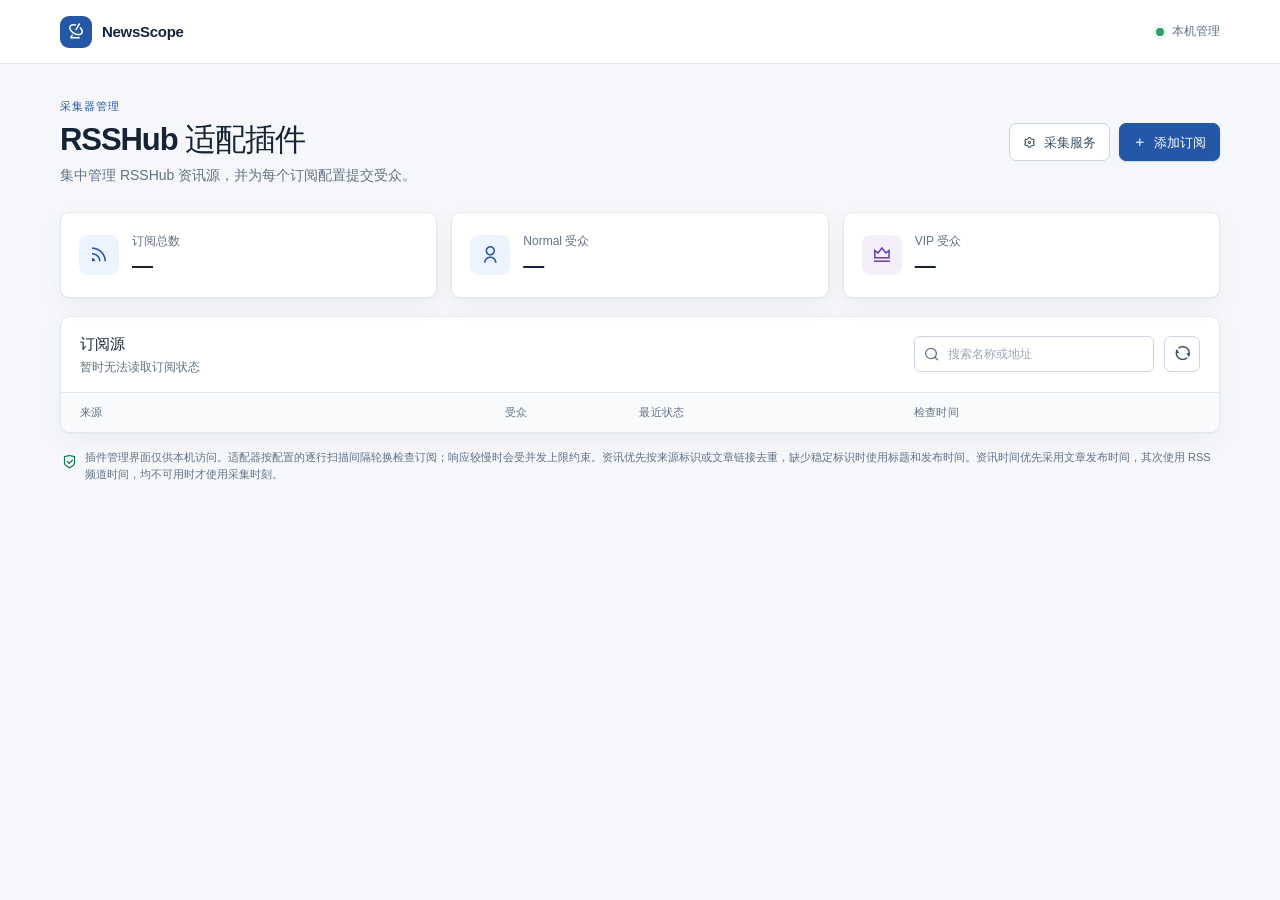
==== commit 1b12cc45: "feat: rework operations around an idle-time retry model and add a console The ingest path no longer " ====
--- a/collector/RSSHub/index.html
+++ b/collector/RSSHub/index.html
@@ -17,8 +17,8 @@
       --line-strong: #cbd5e1;
       --ink: #172436;
       --ink-soft: #3f5065;
-      --muted: #68788d;
-      --subtle: #8795a7;
+      --muted: #617186;
+      --subtle: #667486;
       --brand: #2457a6;
       --brand-hover: #1e4b91;
       --brand-soft: #edf4ff;
